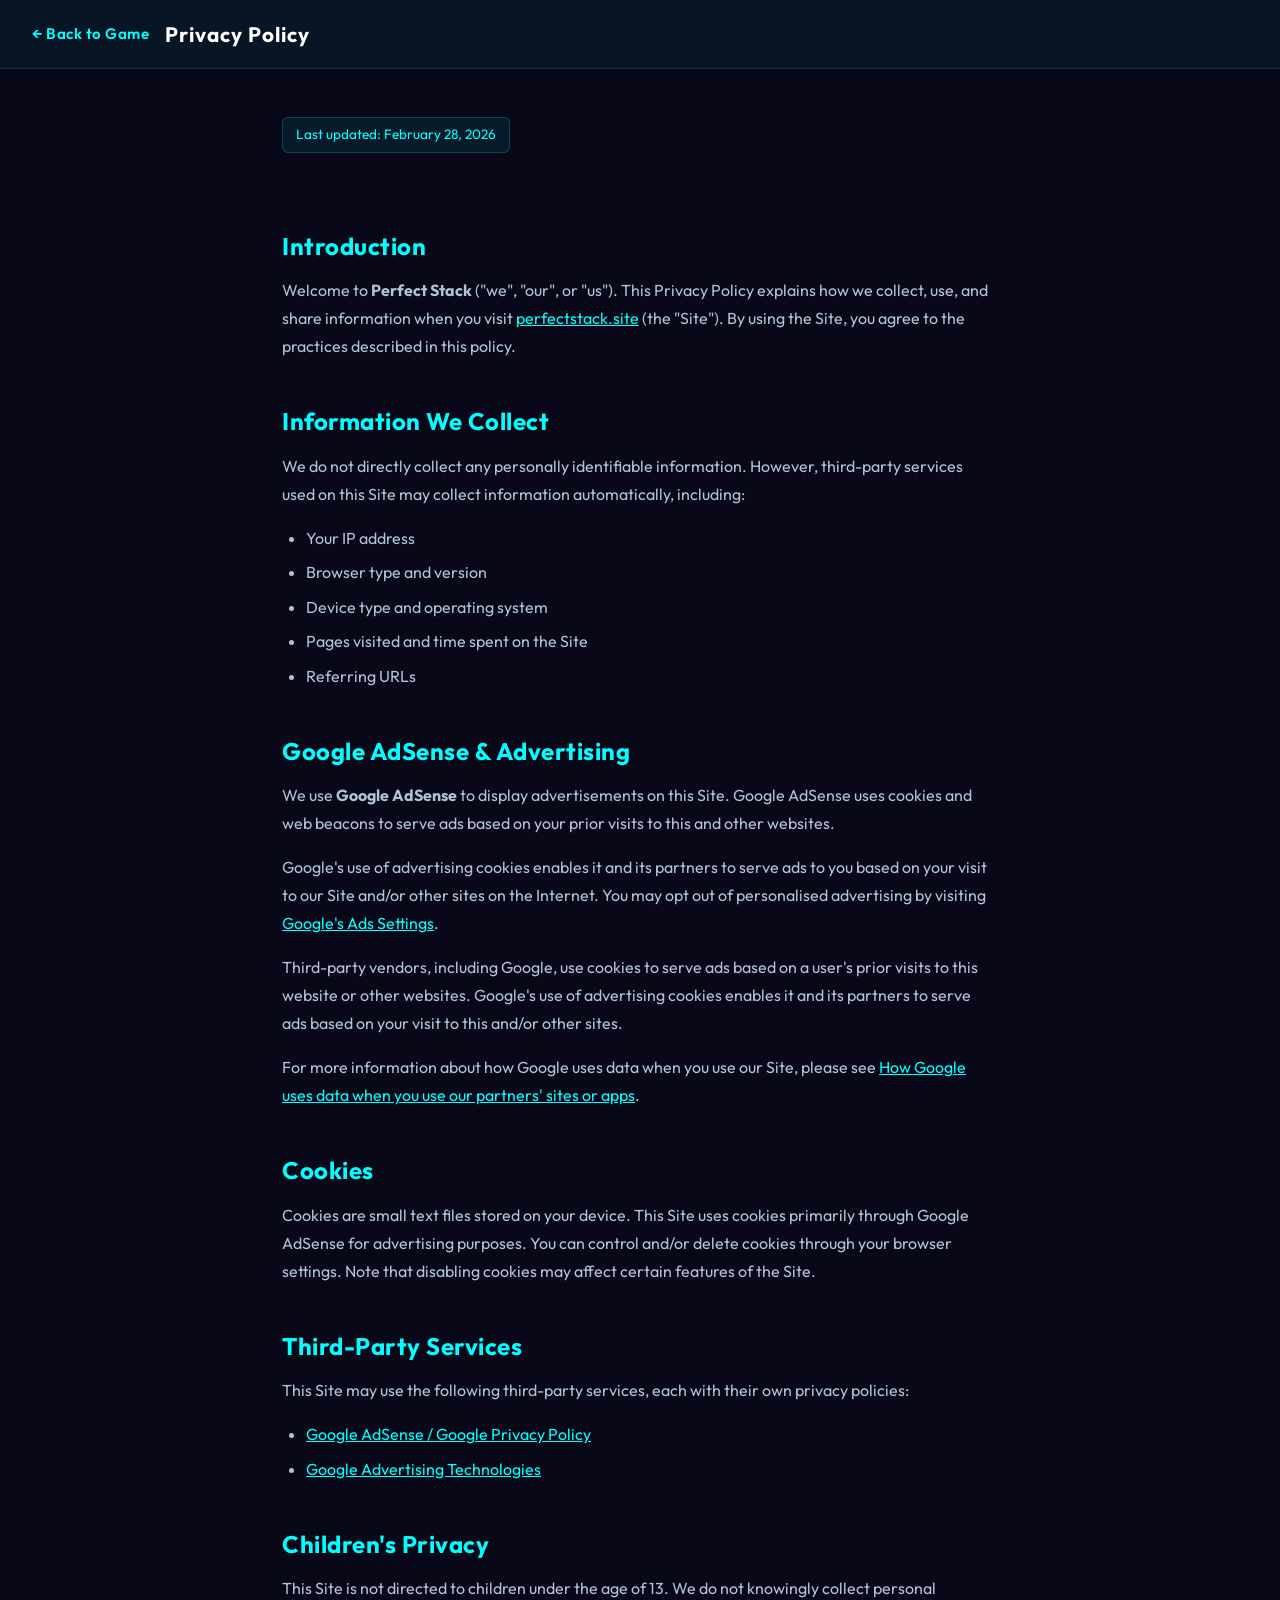
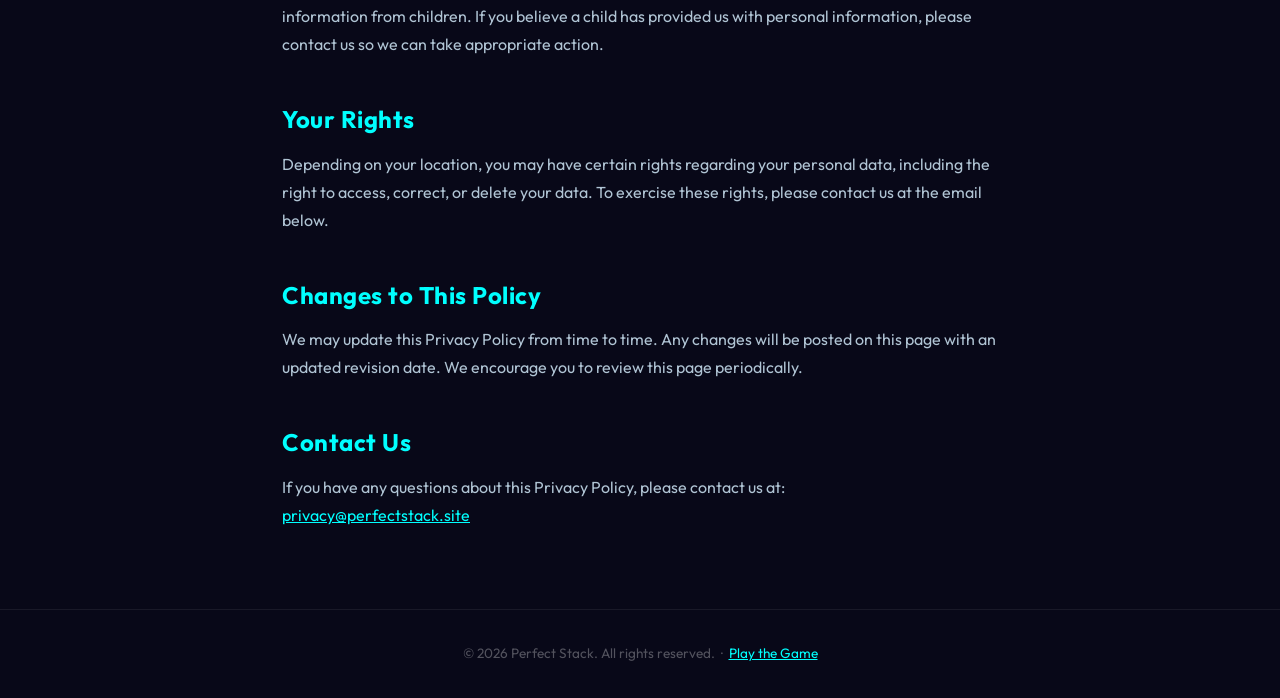
==== privacy.html @ 4aeb1edc "privacy policy changes" ====
<!DOCTYPE html>
<html lang="en">

<head>
    <meta charset="UTF-8">
    <meta name="viewport" content="width=device-width, initial-scale=1.0">
    <meta name="robots" content="index, follow">

    <title>Privacy Policy – Perfect Stack</title>
    <meta name="description"
        content="Privacy Policy for Perfect Stack – learn how we handle your data, cookies, and third-party advertising through Google AdSense.">

    <link rel="canonical" href="https://perfectstack.site/privacy.html">
    <link rel="icon"
        href="data:image/svg+xml,<svg xmlns='http://www.w3.org/2000/svg' viewBox='0 0 100 100'><text y='.9em' font-size='90'>🏗️</text></svg>">

    <!-- Google AdSense -->
    <script async src="https://pagead2.googlesyndication.com/pagead/js/adsbygoogle.js?client=ca-pub-9856644873980533"
        crossorigin="anonymous"></script>

    <link rel="preconnect" href="https://fonts.googleapis.com">
    <link rel="preconnect" href="https://fonts.gstatic.com" crossorigin>
    <link href="https://fonts.googleapis.com/css2?family=Outfit:wght@300;400;500;700&display=swap" rel="stylesheet">

    <style>
        *,
        *::before,
        *::after {
            box-sizing: border-box;
        }

        body {
            margin: 0;
            padding: 0;
            background: #080818;
            color: #c8d8e8;
            font-family: 'Outfit', sans-serif;
            font-size: 1rem;
            line-height: 1.75;
        }

        header {
            background: rgba(0, 255, 255, 0.05);
            border-bottom: 1px solid rgba(0, 255, 255, 0.15);
            padding: 1rem 2rem;
            display: flex;
            align-items: center;
            gap: 1rem;
        }

        .back-link {
            color: #00ffff;
            text-decoration: none;
            font-weight: 600;
            font-size: 0.95rem;
            letter-spacing: 0.5px;
            transition: opacity 0.2s;
        }

        .back-link:hover {
            opacity: 0.7;
        }

        header h1 {
            margin: 0;
            font-size: 1.3rem;
            font-weight: 700;
            color: #fff;
            letter-spacing: 1px;
        }

        main {
            max-width: 780px;
            margin: 0 auto;
            padding: 3rem 2rem 4rem;
        }

        h2 {
            font-size: 1.5rem;
            font-weight: 700;
            color: #00ffff;
            margin: 2.5rem 0 0.6rem;
            letter-spacing: 0.5px;
        }

        h2:first-child {
            margin-top: 0;
        }

        p {
            margin: 0 0 1rem;
            color: #b0c4d4;
        }

        a {
            color: #00ffff;
            text-decoration: underline;
        }

        a:hover {
            opacity: 0.75;
        }

        ul {
            margin: 0 0 1rem 1.5rem;
            padding: 0;
            color: #b0c4d4;
        }

        ul li {
            margin-bottom: 0.4rem;
        }

        .last-updated {
            display: inline-block;
            margin-bottom: 2rem;
            background: rgba(0, 255, 255, 0.08);
            border: 1px solid rgba(0, 255, 255, 0.2);
            border-radius: 6px;
            padding: 0.3rem 0.8rem;
            font-size: 0.85rem;
            color: #00ffff;
        }

        footer {
            text-align: center;
            padding: 2rem;
            border-top: 1px solid rgba(255, 255, 255, 0.07);
            font-size: 0.85rem;
            color: rgba(255, 255, 255, 0.3);
        }
    </style>
</head>

<body>
    <header>
        <a href="/" class="back-link">← Back to Game</a>
        <h1>Privacy Policy</h1>
    </header>

    <main>
        <span class="last-updated">Last updated: February 28, 2026</span>

        <h2>Introduction</h2>
        <p>Welcome to <strong>Perfect Stack</strong> ("we", "our", or "us"). This Privacy Policy explains how we
            collect, use, and share information when you visit <a href="https://perfectstack.site">perfectstack.site</a>
            (the "Site"). By using the Site, you agree to the practices described in this policy.</p>

        <h2>Information We Collect</h2>
        <p>We do not directly collect any personally identifiable information. However, third-party services used on
            this Site may collect information automatically, including:</p>
        <ul>
            <li>Your IP address</li>
            <li>Browser type and version</li>
            <li>Device type and operating system</li>
            <li>Pages visited and time spent on the Site</li>
            <li>Referring URLs</li>
        </ul>

        <h2>Google AdSense & Advertising</h2>
        <p>We use <strong>Google AdSense</strong> to display advertisements on this Site. Google AdSense uses cookies
            and web beacons to serve ads based on your prior visits to this and other websites.</p>
        <p>Google's use of advertising cookies enables it and its partners to serve ads to you based on your visit to
            our Site and/or other sites on the Internet. You may opt out of personalised advertising by visiting <a
                href="https://www.google.com/settings/ads" target="_blank" rel="noopener noreferrer">Google's Ads
                Settings</a>.</p>
        <p>Third-party vendors, including Google, use cookies to serve ads based on a user's prior visits to this
            website or other websites. Google's use of advertising cookies enables it and its partners to serve ads
            based on your visit to this and/or other sites.</p>
        <p>For more information about how Google uses data when you use our Site, please see <a
                href="https://policies.google.com/technologies/partner-sites" target="_blank"
                rel="noopener noreferrer">How Google uses data when you use our partners' sites or apps</a>.</p>

        <h2>Cookies</h2>
        <p>Cookies are small text files stored on your device. This Site uses cookies primarily through Google AdSense
            for advertising purposes. You can control and/or delete cookies through your browser settings. Note that
            disabling cookies may affect certain features of the Site.</p>

        <h2>Third-Party Services</h2>
        <p>This Site may use the following third-party services, each with their own privacy policies:</p>
        <ul>
            <li><a href="https://policies.google.com/privacy" target="_blank" rel="noopener noreferrer">Google AdSense /
                    Google Privacy Policy</a></li>
            <li><a href="https://policies.google.com/technologies/ads" target="_blank" rel="noopener noreferrer">Google
                    Advertising Technologies</a></li>
        </ul>

        <h2>Children's Privacy</h2>
        <p>This Site is not directed to children under the age of 13. We do not knowingly collect personal information
            from children. If you believe a child has provided us with personal information, please contact us so we can
            take appropriate action.</p>

        <h2>Your Rights</h2>
        <p>Depending on your location, you may have certain rights regarding your personal data, including the right to
            access, correct, or delete your data. To exercise these rights, please contact us at the email below.</p>

        <h2>Changes to This Policy</h2>
        <p>We may update this Privacy Policy from time to time. Any changes will be posted on this page with an updated
            revision date. We encourage you to review this page periodically.</p>

        <h2>Contact Us</h2>
        <p>If you have any questions about this Privacy Policy, please contact us at:<br>
            <a href="mailto:privacy@perfectstack.site">privacy@perfectstack.site</a>
        </p>
    </main>

    <footer>
        &copy; 2026 Perfect Stack. All rights reserved. &nbsp;·&nbsp; <a href="/">Play the Game</a>
    </footer>
</body>

</html>
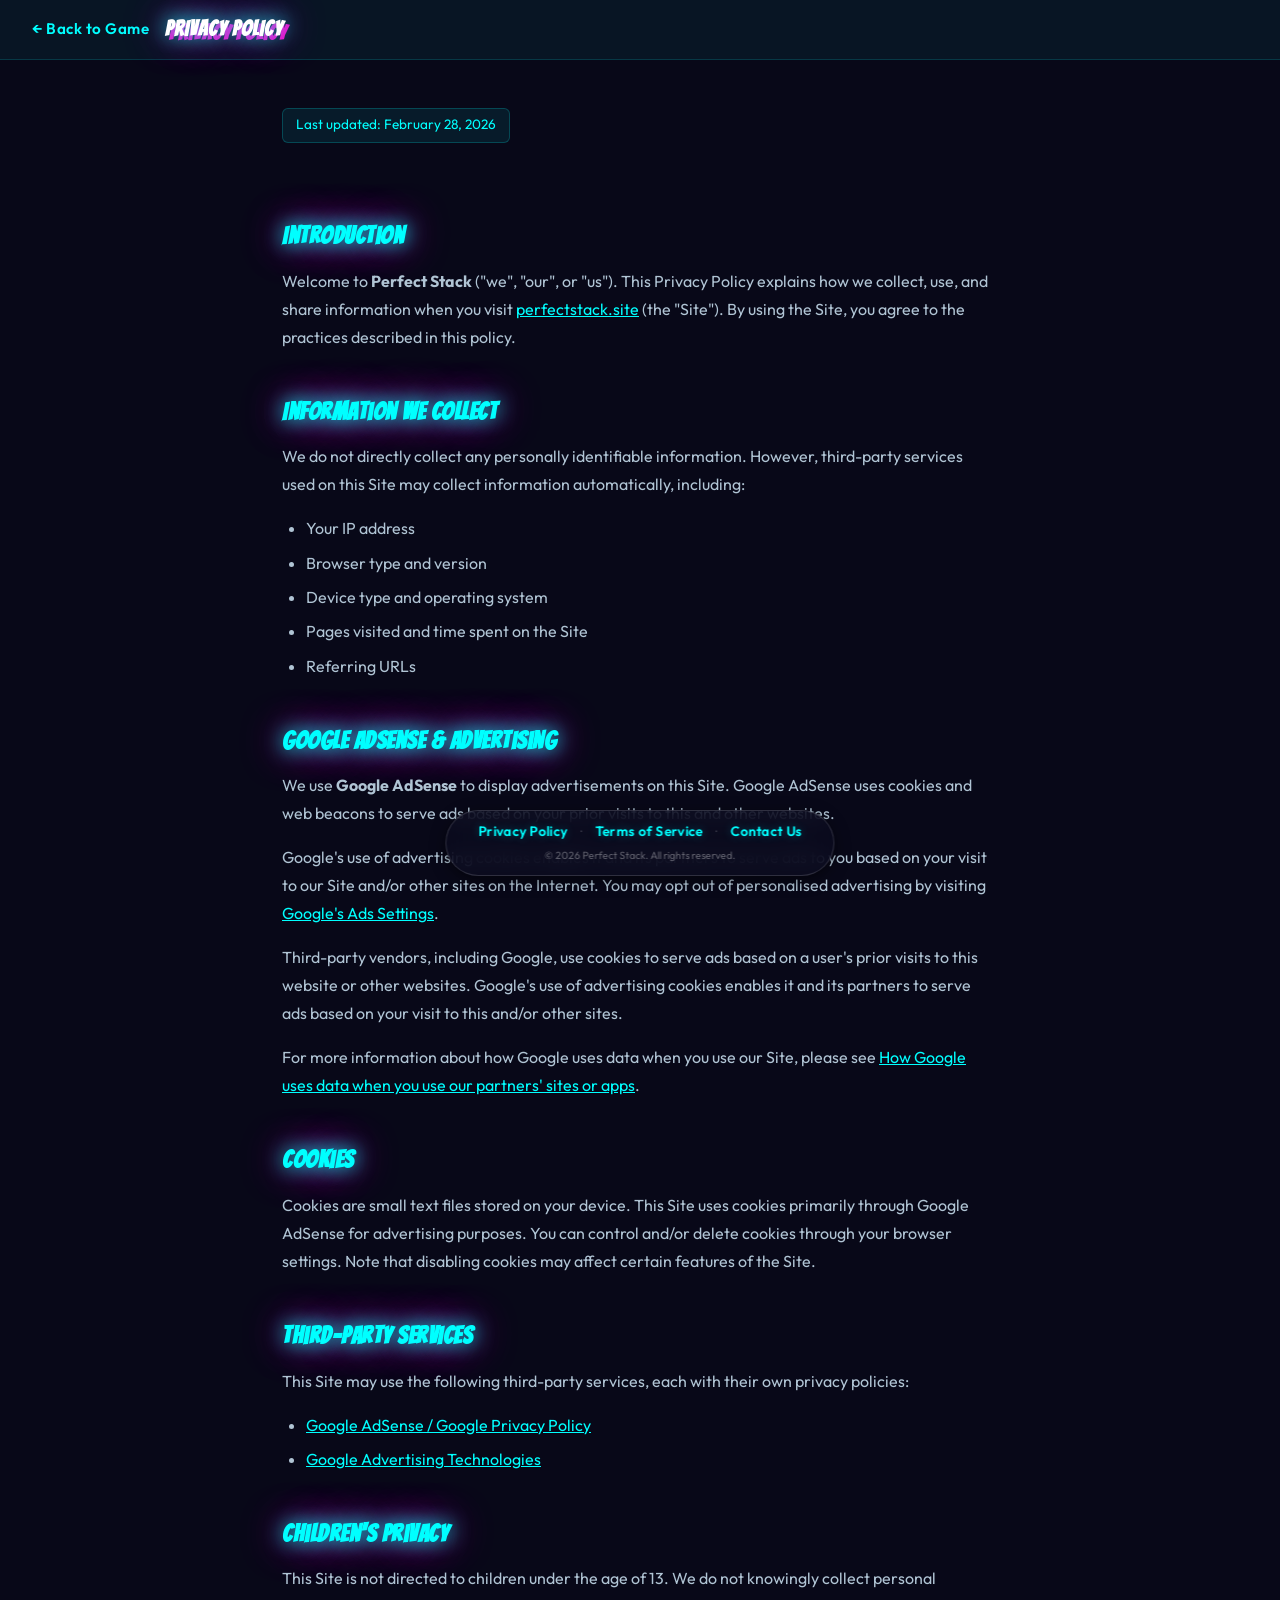
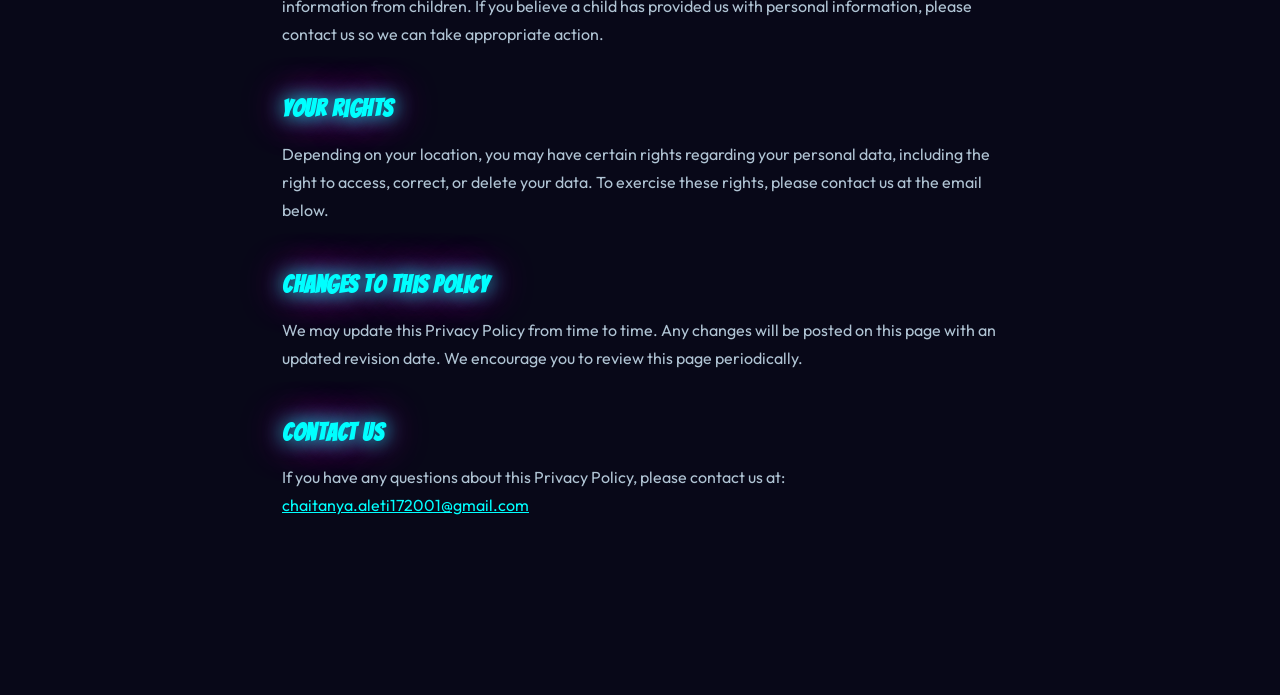
==== commit f6d48d63: "product optimisations for adsense and legibility" ====
--- a/privacy.html
+++ b/privacy.html
@@ -21,6 +21,7 @@
     <link rel="preconnect" href="https://fonts.googleapis.com">
     <link rel="preconnect" href="https://fonts.gstatic.com" crossorigin>
     <link href="https://fonts.googleapis.com/css2?family=Outfit:wght@300;400;500;700&display=swap" rel="stylesheet">
+    <link rel="stylesheet" href="style.css">
 
     <style>
         *,
@@ -132,9 +133,9 @@
     </style>
 </head>
 
-<body>
+<body class="scrollable-page">
     <header>
-        <a href="/" class="back-link">← Back to Game</a>
+        <a href="index.html" class="back-link">← Back to Game</a>
         <h1>Privacy Policy</h1>
     </header>
 
@@ -200,12 +201,19 @@
 
         <h2>Contact Us</h2>
         <p>If you have any questions about this Privacy Policy, please contact us at:<br>
-            <a href="mailto:privacy@perfectstack.site">privacy@perfectstack.site</a>
+            <a href="mailto:chaitanya.aleti172001@gmail.com">chaitanya.aleti172001@gmail.com</a>
         </p>
     </main>
 
-    <footer>
-        &copy; 2026 Perfect Stack. All rights reserved. &nbsp;·&nbsp; <a href="/">Play the Game</a>
+    <footer id="site-footer">
+        <div class="footer-links">
+            <a href="privacy.html">Privacy Policy</a>
+            <span class="footer-sep">·</span>
+            <a href="terms.html">Terms of Service</a>
+            <span class="footer-sep">·</span>
+            <a href="contact.html">Contact Us</a>
+        </div>
+        <p class="footer-copy">&copy; 2026 Perfect Stack. All rights reserved.</p>
     </footer>
 </body>
 
--- a/style.css
+++ b/style.css
@@ -0,0 +1,919 @@
+@import url('https://fonts.googleapis.com/css2?family=Bangers&family=Outfit:wght@300;500;700;900&family=Permanent+Marker&display=swap');
+
+/* =============================================
+   CSS VARIABLES & THEME DEFINITIONS
+   ============================================= */
+:root {
+    --font-main: 'Outfit', sans-serif;
+    --font-display: 'Bangers', cursive;
+    --font-quirky: 'Permanent Marker', cursive;
+
+    /* Dystopian */
+    --bg-image-dystopian: url('assets/images/dystopian.png');
+    --overlay-dystopian: linear-gradient(135deg, rgba(10, 0, 30, 0.55) 0%, rgba(5, 0, 20, 0.4) 100%);
+    --accent-dystopian: #00ffff;
+    --accent2-dystopian: #ff00cc;
+    --text-dystopian: #e0f7ff;
+    --glow-dystopian: 0 0 20px #00ffff, 0 0 40px #ff00cc;
+
+    /* Ancient Temple */
+    --bg-image-ancient: url('assets/images/ancient_temple.png');
+    --overlay-ancient: linear-gradient(135deg, rgba(20, 10, 0, 0.55) 0%, rgba(0, 20, 10, 0.4) 100%);
+    --accent-ancient: #f1c40f;
+    --accent2-ancient: #e67e22;
+    --text-ancient: #fff8e1;
+    --glow-ancient: 0 0 20px #f1c40f, 0 0 40px #e67e22;
+
+    /* Deserted */
+    --bg-image-deserted: url('assets/images/deserted.png');
+    --overlay-deserted: linear-gradient(135deg, rgba(30, 10, 0, 0.5) 0%, rgba(20, 5, 0, 0.35) 100%);
+    --accent-deserted: #ff9f43;
+    --accent2-deserted: #ee5a24;
+    --text-deserted: #fff3e0;
+    --glow-deserted: 0 0 20px #ff9f43, 0 0 40px #ee5a24;
+
+    /* Active theme defaults (dystopian) */
+    --current-accent: var(--accent-dystopian);
+    --current-accent2: var(--accent2-dystopian);
+    --current-text: var(--text-dystopian);
+    --current-glow: var(--glow-dystopian);
+}
+
+/* =============================================
+   THEME BODY CLASSES
+   ============================================= */
+body.theme-dystopian {
+    --current-accent: var(--accent-dystopian);
+    --current-accent2: var(--accent2-dystopian);
+    --current-text: var(--text-dystopian);
+    --current-glow: var(--glow-dystopian);
+}
+
+body.theme-ancient {
+    --current-accent: var(--accent-ancient);
+    --current-accent2: var(--accent2-ancient);
+    --current-text: var(--text-ancient);
+    --current-glow: var(--glow-ancient);
+}
+
+body.theme-deserted {
+    --current-accent: var(--accent-deserted);
+    --current-accent2: var(--accent2-deserted);
+    --current-text: var(--text-deserted);
+    --current-glow: var(--glow-deserted);
+}
+
+/* =============================================
+   BASE
+   ============================================= */
+*,
+*::before,
+*::after {
+    box-sizing: border-box;
+}
+
+body {
+    margin: 0;
+    padding: 0;
+    overflow: hidden;
+    /* Hide root scroll for the game main view */
+    font-family: var(--font-main);
+    user-select: none;
+    background-color: #04040e;
+}
+
+/* Override for text-heavy pages (Privacy, Terms, Contact) */
+body.scrollable-page {
+    overflow: auto;
+    overflow-y: scroll;
+    padding-bottom: 6rem;
+    /* Make room for floating footer */
+    user-select: text;
+    /* Allow users to copy text on these pages */
+}
+
+/* =============================================
+   FIXED PRIVACY LINK (always visible over game)
+   ============================================= */
+#privacy-link {
+    position: fixed;
+    bottom: 0.75rem;
+    right: 1rem;
+    z-index: 9999;
+    font-family: var(--font-main);
+    font-size: 0.72rem;
+    font-weight: 500;
+    color: rgba(255, 255, 255, 0.4);
+    text-decoration: none;
+    letter-spacing: 0.4px;
+    transition: color 0.2s ease, background 0.2s ease;
+    background: rgba(0, 0, 0, 0.35);
+    padding: 0.25rem 0.6rem;
+    border-radius: 4px;
+    pointer-events: auto;
+}
+
+#privacy-link:hover {
+    color: #fff;
+    background: rgba(0, 0, 0, 0.6);
+}
+
+/* =============================================
+   FLOATING ACTION BUTTONS (bottom-left, always visible)
+   ============================================= */
+#floating-btns {
+    position: fixed;
+    bottom: 1rem;
+    left: 1rem;
+    z-index: 9999;
+    display: flex;
+    flex-direction: column;
+    gap: 0.55rem;
+    pointer-events: auto;
+}
+
+.floating-btn {
+    display: flex;
+    align-items: center;
+    gap: 0.5rem;
+    background: rgba(0, 0, 0, 0.55);
+    border: 1.5px solid rgba(255, 255, 255, 0.22);
+    border-radius: 10px;
+    padding: 0.55rem 1.1rem;
+    font-family: var(--font-main);
+    font-size: 1rem;
+    font-weight: 700;
+    color: rgba(255, 255, 255, 0.82);
+    cursor: pointer;
+    letter-spacing: 0.3px;
+    transition: all 0.22s ease;
+    white-space: nowrap;
+    backdrop-filter: blur(8px);
+    -webkit-backdrop-filter: blur(8px);
+    text-shadow: 0 1px 6px rgba(0, 0, 0, 0.6);
+    box-shadow: 0 2px 10px rgba(0, 0, 0, 0.35);
+}
+
+.floating-btn:hover {
+    background: rgba(0, 255, 255, 0.14);
+    border-color: var(--current-accent, #00ffff);
+    color: #fff;
+    transform: translateY(-2px);
+    box-shadow: 0 0 14px var(--current-accent, #00ffff), 0 4px 16px rgba(0, 0, 0, 0.4);
+}
+
+.floating-btn:active {
+    transform: translateY(0px) scale(0.97);
+}
+
+/* =============================================
+   START MENU LAYOUT
+   ============================================= */
+.start-screen-content {
+    display: flex;
+    flex-direction: row;
+    width: 100%;
+    max-width: 1400px;
+    margin: 0 auto;
+    justify-content: space-evenly;
+    align-items: flex-start;
+    /* Fixes cropping when content is taller than screen */
+    gap: 2rem;
+    padding-top: 2rem;
+}
+
+.start-center-panel {
+    flex: 0 0 auto;
+    display: flex;
+    flex-direction: column;
+    align-items: center;
+    text-align: center;
+}
+
+.start-info-panel {
+    flex: 1;
+    max-width: 350px;
+    background: rgba(10, 10, 30, 0.6);
+    border: 1px solid rgba(255, 255, 255, 0.1);
+    box-shadow: 0 10px 30px rgba(0, 0, 0, 0.5);
+    backdrop-filter: blur(10px);
+    border-radius: 20px;
+    padding: 1.5rem 1.8rem;
+    text-align: left;
+    color: #c8d8e8;
+}
+
+.start-info-panel h2 {
+    font-family: var(--font-display);
+    font-size: 1.8rem;
+    color: var(--current-accent, #00ffff);
+    margin: 0 0 1rem 0;
+    border-bottom: 1px solid rgba(255, 255, 255, 0.1);
+    padding-bottom: 0.5rem;
+    animation: none;
+    text-shadow: none;
+}
+
+.start-info-panel p,
+.start-info-panel li {
+    font-family: var(--font-main);
+    font-size: 0.95rem;
+    line-height: 1.6;
+    color: rgba(255, 255, 255, 0.8);
+    background: none;
+}
+
+.drawer-privacy-note {
+    margin-top: 1.5rem;
+    padding-top: 1rem;
+    border-top: 1px solid rgba(255, 255, 255, 0.07);
+    font-size: 0.85rem;
+    color: rgba(255, 255, 255, 0.4);
+}
+
+.drawer-privacy-note a {
+    color: rgba(0, 255, 255, 0.7);
+    text-decoration: underline;
+}
+
+.mobile-only-info {
+    display: none;
+    width: 100%;
+    margin-top: 2rem;
+    text-align: center;
+    background: rgba(10, 10, 30, 0.6);
+    border-radius: 12px;
+    padding: 1.5rem;
+    border: 1px solid rgba(255, 255, 255, 0.1);
+}
+
+.mobile-only-info h3 {
+    color: var(--current-accent);
+    font-family: var(--font-display);
+    margin: 0 0 0.5rem 0;
+    font-size: 1.5rem;
+}
+
+.mobile-only-info p {
+    font-size: 0.9rem;
+    color: rgba(255, 255, 255, 0.7);
+    margin-bottom: 1.5rem;
+}
+
+@media (max-width: 1024px) {
+    .hide-on-mobile {
+        display: none !important;
+    }
+
+    .mobile-only-info {
+        display: block;
+    }
+
+    .start-screen-content {
+        flex-direction: column;
+        justify-content: flex-start;
+    }
+}
+
+
+
+/* Steps list (numbered how-to) */
+.steps-list {
+    list-style: none;
+    padding: 0;
+    margin: 0;
+    counter-reset: steps;
+    display: flex;
+    flex-direction: column;
+    gap: 0.8rem;
+}
+
+.steps-list li {
+    display: flex;
+    gap: 0.6rem;
+    align-items: flex-start;
+    counter-increment: steps;
+}
+
+.step-icon {
+    font-size: 1.2rem;
+    flex-shrink: 0;
+    margin-top: 0.2rem;
+}
+
+.steps-list li>div strong {
+    display: block;
+    color: #fff;
+    font-size: 0.95rem;
+    font-weight: 700;
+    margin-bottom: 0.2rem;
+    letter-spacing: 0.3px;
+}
+
+.steps-list li>div p {
+    margin: 0;
+    font-size: 0.88rem;
+    color: rgba(255, 255, 255, 0.55);
+    line-height: 1.6;
+}
+
+kbd {
+    background: rgba(255, 255, 255, 0.12);
+    border: 1px solid rgba(255, 255, 255, 0.25);
+    border-radius: 4px;
+    padding: 0.1em 0.4em;
+    font-size: 0.85em;
+    font-family: monospace;
+    color: #fff;
+}
+
+/* Theme list */
+.theme-list {
+    list-style: none;
+    padding: 0;
+    margin: 0 0 0.8rem;
+    display: flex;
+    flex-direction: column;
+    gap: 0.5rem;
+}
+
+.theme-list li {
+    color: rgba(255, 255, 255, 0.6);
+    font-size: 0.9rem;
+    padding-left: 0.5rem;
+    border-left: 2px solid rgba(0, 255, 255, 0.3);
+    padding-left: 0.8rem;
+}
+
+.theme-list li strong {
+    color: rgba(255, 255, 255, 0.9);
+}
+
+/* Tips list */
+.tips-list {
+    padding-left: 1.4rem;
+    margin: 0;
+    display: flex;
+    flex-direction: column;
+    gap: 0.5rem;
+}
+
+.tips-list li {
+    color: rgba(255, 255, 255, 0.6);
+    font-size: 0.9rem;
+    line-height: 1.6;
+}
+
+/* =============================================
+   FLOATING FOOTER
+   ============================================= */
+#site-footer {
+    position: fixed;
+    bottom: 1.5rem;
+    left: 50%;
+    transform: translateX(-50%);
+    background: rgba(10, 10, 30, 0.75);
+    backdrop-filter: blur(12px);
+    -webkit-backdrop-filter: blur(12px);
+    border: 1px solid rgba(255, 255, 255, 0.15);
+    border-radius: 50px;
+    padding: 0.6rem 2rem;
+    z-index: 1000;
+    white-space: nowrap;
+    box-shadow: 0 4px 15px rgba(0, 0, 0, 0.5);
+    display: flex;
+    flex-direction: column;
+    align-items: center;
+    gap: 0.2rem;
+    pointer-events: auto;
+    /* Since body might not grab it if game container overflows */
+}
+
+.footer-links {
+    display: flex;
+    justify-content: center;
+    align-items: center;
+    gap: 0.8rem;
+    margin-bottom: 0;
+}
+
+.footer-links a {
+    color: var(--current-accent, #00ffff);
+    text-decoration: none;
+    font-size: 0.85rem;
+    font-weight: 600;
+    letter-spacing: 0.3px;
+    transition: color 0.2s, text-shadow 0.2s;
+    text-shadow: 0 0 10px rgba(0, 255, 255, 0.3);
+}
+
+.footer-links a:hover {
+    color: #fff;
+    text-shadow: var(--current-glow, 0 0 10px #00ffff);
+}
+
+.footer-sep {
+    color: rgba(255, 255, 255, 0.2);
+    font-size: 0.85rem;
+}
+
+.footer-copy {
+    margin: 0;
+    font-size: 0.65rem;
+    color: rgba(255, 255, 255, 0.35);
+}
+
+/* =============================================
+   GAME CONTAINER & CANVAS
+   ============================================= */
+#game-container {
+    position: relative;
+    width: 100vw;
+    height: 100vh;
+    display: flex;
+    justify-content: center;
+    align-items: center;
+    overflow: hidden;
+}
+
+/* Background layer — swapped via JS class on #game-container */
+#game-container::before {
+    content: '';
+    position: absolute;
+    inset: 0;
+    background-size: cover;
+    background-position: center;
+    background-repeat: no-repeat;
+    transition: opacity 0.8s ease;
+    z-index: 0;
+}
+
+#game-container.bg-dystopian::before {
+    background-image: var(--overlay-dystopian), var(--bg-image-dystopian);
+}
+
+#game-container.bg-ancient::before {
+    background-image: var(--overlay-ancient), var(--bg-image-ancient);
+}
+
+#game-container.bg-deserted::before {
+    background-image: var(--overlay-deserted), var(--bg-image-deserted);
+}
+
+canvas {
+    display: block;
+    width: 100%;
+    height: 100%;
+    position: relative;
+    z-index: 1;
+}
+
+/* =============================================
+   UI LAYER
+   ============================================= */
+#ui-layer {
+    position: absolute;
+    top: 0;
+    left: 0;
+    width: 100%;
+    height: 100%;
+    pointer-events: none;
+    display: flex;
+    flex-direction: column;
+    justify-content: center;
+    align-items: center;
+    z-index: 2;
+}
+
+/* =============================================
+   SCREENS (Start / Game Over)
+   ============================================= */
+.screen {
+    position: absolute;
+    inset: 0;
+    display: flex;
+    flex-direction: column;
+    justify-content: center;
+    align-items: center;
+    background: rgba(0, 0, 0, 0.65);
+    backdrop-filter: blur(14px) saturate(1.5);
+    -webkit-backdrop-filter: blur(14px) saturate(1.5);
+    opacity: 0;
+    pointer-events: none;
+    transition: opacity 0.5s ease;
+    z-index: 10;
+    padding: 0;
+    /* remove static padding */
+    padding-bottom: 5rem;
+    /* give space for floating footer */
+    overflow-y: auto;
+    /* Enable scroll if content is long */
+}
+
+/* Allow scrolling within start screen child */
+.start-screen-content {
+    min-height: 100%;
+    margin: auto;
+}
+
+.screen.active {
+    opacity: 1;
+    pointer-events: auto;
+}
+
+/* =============================================
+   START SCREEN — LANDING PAGE
+   ============================================= */
+
+/* Animated shimmer badge */
+.game-badge {
+    font-family: var(--font-quirky);
+    font-size: 0.95rem;
+    color: var(--current-accent);
+    letter-spacing: 3px;
+    text-transform: uppercase;
+    margin-bottom: 0.4rem;
+    opacity: 0.85;
+    animation: pulse-badge 2s ease-in-out infinite;
+}
+
+@keyframes pulse-badge {
+
+    0%,
+    100% {
+        opacity: 0.6;
+        transform: scale(1);
+    }
+
+    50% {
+        opacity: 1;
+        transform: scale(1.05);
+    }
+}
+
+/* Main title */
+h1 {
+    font-family: var(--font-display);
+    font-size: clamp(4rem, 12vw, 7rem);
+    margin: 0 0 0.1rem;
+    line-height: 1;
+    color: #fff;
+    letter-spacing: 6px;
+    text-transform: uppercase;
+    text-shadow: var(--current-glow), 4px 4px 0px var(--current-accent2);
+    animation: title-wobble 3s ease-in-out infinite;
+    position: relative;
+}
+
+@keyframes title-wobble {
+
+    0%,
+    100% {
+        transform: rotate(-1deg) scale(1);
+    }
+
+    50% {
+        transform: rotate(1deg) scale(1.02);
+    }
+}
+
+/* Subtitle tagline */
+.tagline {
+    font-family: var(--font-quirky);
+    font-size: clamp(1rem, 3vw, 1.4rem);
+    color: var(--current-accent);
+    margin: 0.3rem 0 1.8rem;
+    text-align: center;
+    text-shadow: 0 0 12px var(--current-accent);
+    animation: flicker 4s ease-in-out infinite;
+}
+
+@keyframes flicker {
+
+    0%,
+    90%,
+    100% {
+        opacity: 1;
+    }
+
+    92% {
+        opacity: 0.4;
+    }
+
+    94% {
+        opacity: 1;
+    }
+
+    96% {
+        opacity: 0.3;
+    }
+
+    98% {
+        opacity: 1;
+    }
+}
+
+/* Theme selector */
+.theme-selector {
+    margin-bottom: 1.6rem;
+    display: flex;
+    flex-direction: column;
+    align-items: center;
+    gap: 0.6rem;
+}
+
+.theme-label {
+    font-family: var(--font-quirky);
+    font-size: 1rem;
+    color: rgba(255, 255, 255, 0.7);
+    letter-spacing: 1px;
+}
+
+/* Theme pill buttons */
+.theme-pills {
+    display: flex;
+    gap: 0.6rem;
+    flex-wrap: wrap;
+    justify-content: center;
+}
+
+.theme-pill {
+    padding: 0.45rem 1.1rem;
+    font-family: var(--font-main);
+    font-size: 0.85rem;
+    font-weight: 700;
+    border-radius: 50px;
+    border: 2px solid rgba(255, 255, 255, 0.3);
+    background: rgba(255, 255, 255, 0.08);
+    color: rgba(255, 255, 255, 0.7);
+    cursor: pointer;
+    transition: all 0.25s ease;
+    letter-spacing: 0.5px;
+}
+
+.theme-pill:hover {
+    background: rgba(255, 255, 255, 0.18);
+    border-color: var(--current-accent);
+    color: #fff;
+    transform: translateY(-2px);
+    box-shadow: 0 4px 14px rgba(0, 0, 0, 0.3);
+}
+
+.theme-pill.active {
+    background: var(--current-accent);
+    border-color: var(--current-accent);
+    color: #000;
+    box-shadow: 0 0 16px var(--current-accent);
+    transform: translateY(-2px);
+}
+
+/* Start button */
+#start-btn {
+    padding: 1rem 3.5rem;
+    font-family: var(--font-display);
+    font-size: 2rem;
+    letter-spacing: 3px;
+    color: #000;
+    background: var(--current-accent);
+    border: none;
+    border-radius: 50px;
+    cursor: pointer;
+    box-shadow: 0 0 30px var(--current-accent), 0 6px 20px rgba(0, 0, 0, 0.4);
+    transition: transform 0.2s cubic-bezier(0.175, 0.885, 0.32, 1.275), box-shadow 0.2s, background 0.4s;
+    animation: btn-pulse 2s ease-in-out infinite;
+    position: relative;
+    overflow: hidden;
+}
+
+#start-btn::after {
+    content: '';
+    position: absolute;
+    top: -50%;
+    left: -60%;
+    width: 60%;
+    height: 200%;
+    background: rgba(255, 255, 255, 0.25);
+    transform: skewX(-20deg);
+    animation: btn-shine 3s ease-in-out infinite;
+}
+
+@keyframes btn-shine {
+    0% {
+        left: -60%;
+    }
+
+    60%,
+    100% {
+        left: 120%;
+    }
+}
+
+@keyframes btn-pulse {
+
+    0%,
+    100% {
+        box-shadow: 0 0 20px var(--current-accent), 0 6px 20px rgba(0, 0, 0, 0.4);
+    }
+
+    50% {
+        box-shadow: 0 0 40px var(--current-accent), 0 0 60px var(--current-accent2), 0 6px 20px rgba(0, 0, 0, 0.4);
+    }
+}
+
+#start-btn:hover {
+    transform: translateY(-3px) scale(1.05);
+}
+
+#start-btn:active {
+    transform: translateY(1px) scale(0.98);
+}
+
+/* Hint text */
+.hint-text {
+    margin-top: 1.2rem;
+    font-family: var(--font-main);
+    font-size: 0.85rem;
+    color: rgba(255, 255, 255, 0.4);
+    letter-spacing: 1px;
+    animation: hint-blink 2s ease-in-out infinite;
+}
+
+@keyframes hint-blink {
+
+    0%,
+    100% {
+        opacity: 0.4;
+    }
+
+    50% {
+        opacity: 0.8;
+    }
+}
+
+/* =============================================
+   GAME OVER SCREEN
+   ============================================= */
+h2 {
+    font-family: var(--font-display);
+    font-size: clamp(3rem, 10vw, 5.5rem);
+    color: var(--current-accent);
+    margin: 0 0 0.3rem;
+    letter-spacing: 4px;
+    text-shadow: var(--current-glow);
+    animation: title-wobble 2s ease-in-out infinite;
+}
+
+.game-over-sub {
+    font-family: var(--font-quirky);
+    font-size: 1.1rem;
+    color: rgba(255, 255, 255, 0.6);
+    margin-bottom: 0.5rem;
+}
+
+#final-score {
+    font-family: var(--font-display);
+    font-size: clamp(2rem, 6vw, 3.5rem);
+    color: #fff;
+    margin-bottom: 2rem;
+    text-shadow: 0 0 20px rgba(255, 255, 255, 0.4);
+    letter-spacing: 2px;
+}
+
+#restart-btn {
+    padding: 0.9rem 3rem;
+    font-family: var(--font-display);
+    font-size: 1.8rem;
+    letter-spacing: 3px;
+    color: #000;
+    background: var(--current-accent);
+    border: none;
+    border-radius: 50px;
+    cursor: pointer;
+    box-shadow: 0 0 25px var(--current-accent), 0 6px 20px rgba(0, 0, 0, 0.4);
+    transition: transform 0.2s cubic-bezier(0.175, 0.885, 0.32, 1.275), box-shadow 0.2s;
+    position: relative;
+    overflow: hidden;
+}
+
+#restart-btn::after {
+    content: '';
+    position: absolute;
+    top: -50%;
+    left: -60%;
+    width: 60%;
+    height: 200%;
+    background: rgba(255, 255, 255, 0.25);
+    transform: skewX(-20deg);
+    animation: btn-shine 3s ease-in-out infinite;
+}
+
+#restart-btn:hover {
+    transform: translateY(-3px) scale(1.05);
+    box-shadow: 0 0 40px var(--current-accent), 0 8px 25px rgba(0, 0, 0, 0.5);
+}
+
+#restart-btn:active {
+    transform: translateY(1px) scale(0.98);
+}
+
+.secondary-btn {
+    margin-top: 1rem;
+    padding: 0.6rem 2rem;
+    font-family: var(--font-display);
+    font-size: 1.2rem;
+    letter-spacing: 2px;
+    color: var(--current-accent);
+    background: transparent;
+    border: 2px solid var(--current-accent);
+    border-radius: 50px;
+    cursor: pointer;
+    box-shadow: 0 0 10px rgba(0, 0, 0, 0.5);
+    transition: all 0.2s;
+}
+
+.secondary-btn:hover {
+    background: rgba(255, 255, 255, 0.1);
+    box-shadow: 0 0 15px var(--current-accent);
+    transform: translateY(-2px);
+}
+
+.game-over-theme-selector {
+    margin-top: 2.5rem;
+}
+
+/* =============================================
+   SCORE DISPLAY
+   ============================================= */
+#score-container {
+    position: absolute;
+    top: 8%;
+    font-family: var(--font-display);
+    font-size: clamp(4rem, 12vw, 7rem);
+    font-weight: 400;
+    color: rgba(255, 255, 255, 0.35);
+    z-index: 5;
+    pointer-events: none;
+    transition: transform 0.2s cubic-bezier(0.175, 0.885, 0.32, 1.275), color 0.2s;
+    text-shadow: 0 0 30px rgba(255, 255, 255, 0.15);
+    letter-spacing: 4px;
+}
+
+#score-container.bump {
+    transform: scale(1.25) rotate(-3deg);
+    color: rgba(255, 255, 255, 0.75);
+    text-shadow: var(--current-glow);
+}
+
+/* =============================================
+   PERFECT MESSAGE
+   ============================================= */
+#perfect-message {
+    position: absolute;
+    top: 40%;
+    font-family: var(--font-display);
+    font-size: clamp(2.5rem, 8vw, 4rem);
+    font-weight: 400;
+    color: var(--current-accent);
+    opacity: 0;
+    transform: scale(0.5) rotate(-5deg);
+    transition: opacity 0.25s, transform 0.3s cubic-bezier(0.175, 0.885, 0.32, 1.275);
+    text-shadow: var(--current-glow);
+    letter-spacing: 4px;
+    pointer-events: none;
+}
+
+#perfect-message.show {
+    opacity: 1;
+    transform: scale(1.4) rotate(3deg);
+}
+
+/* =============================================
+   FLOATING PARTICLES (decorative, CSS-only)
+   ============================================= */
+.particle {
+    position: absolute;
+    border-radius: 50%;
+    pointer-events: none;
+    animation: float-particle linear infinite;
+    opacity: 0;
+}
+
+@keyframes float-particle {
+    0% {
+        transform: translateY(100vh) scale(0);
+        opacity: 0;
+    }
+
+    10% {
+        opacity: 0.6;
+    }
+
+    90% {
+        opacity: 0.3;
+    }
+
+    100% {
+        transform: translateY(-20vh) scale(1.5);
+        opacity: 0;
+    }
+}
